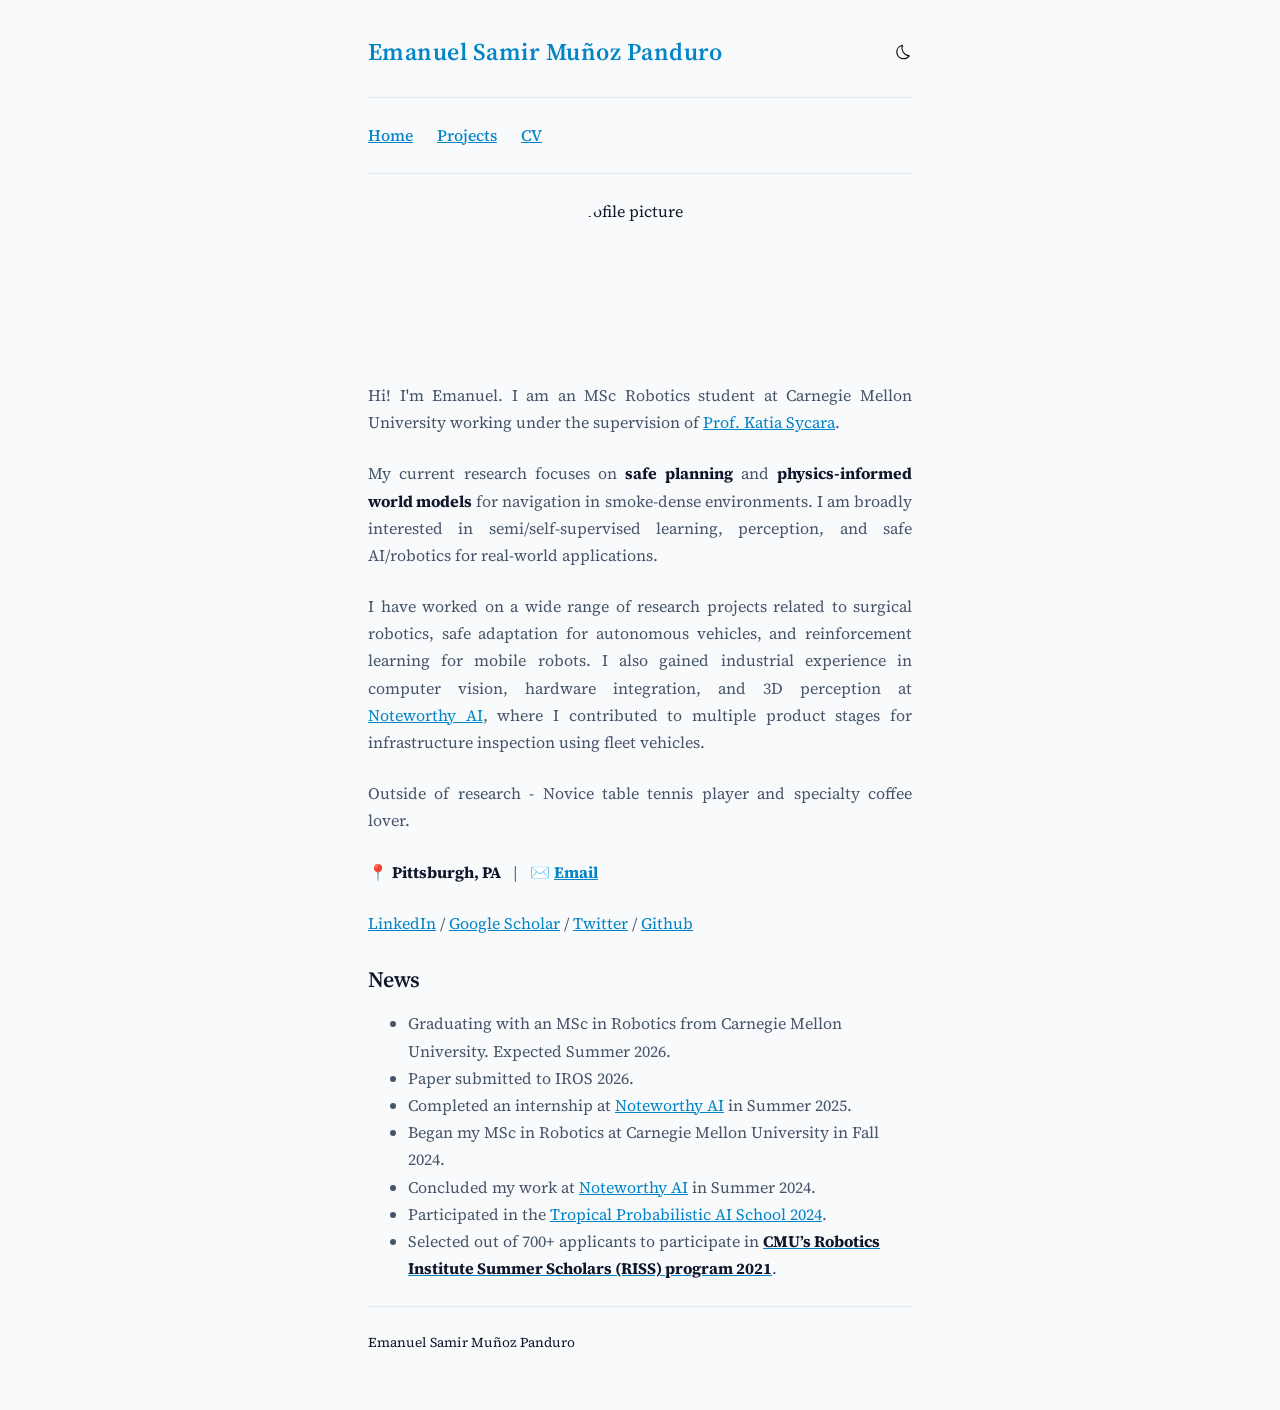
==== public/index.html @ c8713ef2 "updated data" ====
<!DOCTYPE html>
<html lang="en">
<head>
<meta charset="UTF-8" />
<meta http-equiv="X-UA-Compatible" content="IE=edge">
<meta name="viewport" content="width=device-width, initial-scale=1.0" />
<meta name="description" content="Emanuel Samir Muñoz Panduro - MSc Robotics student at Carnegie Mellon University specializing in safe planning, machine learning, and safe AI." />
<meta name="keywords" content="robotics, machine learning, computer vision, research" />
<link rel="canonical" href="https://emanuelsamir.com/" />

<title>Home | Emanuel Samir Muñoz Panduro</title>
<meta property="og:site_name" content="Emanuel Samir Muñoz Panduro"/>
<meta property="og:title" content="Home | Emanuel Samir Muñoz Panduro"/>
<meta property="og:type" content="website"/>
<meta property="og:url" content="https://emanuelsamir.com/"/>
<meta property="og:description" content="Emanuel Samir Muñoz Panduro - MSc Robotics student at Carnegie Mellon University specializing in safe planning, machine learning, and safe AI."/>

<meta name="twitter:card" content="summary_large_image"/>
<meta name="twitter:title" content="Home"/>
<meta name="twitter:description" content="Emanuel Samir Muñoz Panduro - MSc Robotics student at Carnegie Mellon University specializing in safe planning, machine learning, and safe AI."/>
<link rel="alternate" type="application/atom+xml" title="Emanuel Samir Muñoz Panduro" href="https://emanuelsamir.com/atom.xml">
    
    <link rel="preconnect" href="https://fonts.googleapis.com">
    <link rel="preconnect" href="https://fonts.gstatic.com" crossorigin>
    <link rel="preload" as="style" href="https://fonts.googleapis.com/css2?family=Source+Serif+4:opsz,wght@8..60,400;8..60,600&display=swap">
    <link href="https://fonts.googleapis.com/css2?family=Source+Serif+4:opsz,wght@8..60,400;8..60,600&display=swap" rel="stylesheet" media="print" onload="this.media='all'">
    <noscript><link href="https://fonts.googleapis.com/css2?family=Source+Serif+4:opsz,wght@8..60,400;8..60,600&display=swap" rel="stylesheet"></noscript>
    <style>
html{font-family:"Source Serif 4",Georgia,serif;font-size:1rem;line-height:1.7;margin:auto;max-width:70ch;padding:1.5rem 1em 3em}
img{max-width:100%}img:not([src$=".svg"]),article>div,blockquote,pre{border-radius:.4rem}img[src$="#pixelate"]{image-rendering:pixelated}
h1,h2,h3,h4,h5,h6{font-family:"Source Serif 4",Georgia,serif;font-weight:600;letter-spacing:-0.01em;margin:1.5rem 0 .75rem}
h1{font-size:1.75rem}h2{font-size:1.375rem}h3{font-size:1.125rem}
p{text-align:justify}p,ul,ol,article>footer,article>header{margin:0 0 1.5rem}
pre,blockquote{padding:1.5rem;margin:0 0 1.5rem}pre{overflow-x:auto;font-size:.875rem;line-height:1.5}pre code{background:0!important;padding:0;font-size:inherit}code{font-family:ui-monospace,SFMono-Regular,Menlo,Monaco,Consolas,monospace;font-size:.9em;padding:.15em .4em;border-radius:.25rem}blockquote>*:last-child{margin-bottom:0}
article>img,article>p>img,article>div{display:block;margin-bottom:1.5rem;width:100%}
.yt{aspect-ratio:16/9;width:100%;overflow:hidden}.yt iframe{width:100%;height:100%;border:0}
.s{font-size:.85rem}
.theme{display:inline-block;width:1.125rem;height:1.125rem;vertical-align:middle;margin-bottom:.15rem}.theme img,.theme svg{width:100%;height:100%}
html.light .theme img:first-child,html.light .theme svg:first-child,html.dark .theme img:last-child,html.dark .theme svg:last-child{display:none}
header strong{font-family:"Source Serif 4",Georgia,serif;font-weight:600;color:var(--accent);font-size:1.5rem;letter-spacing:0.02em;}.site-icon{width:2.25rem;height:2.25rem;vertical-align:middle;margin-right:1rem;color:var(--accent)}.header-brand{display:flex;align-items:center}.custom-icon{height:auto;max-height:3rem;width:auto;margin-right:1rem}body>footer{display:flex;justify-content:space-between;flex-wrap:wrap;gap:.5rem}
body>footer img,body>footer svg{width:1em;height:1em;vertical-align:-0.125em}
.tags{list-style:none;padding:0;margin:.75rem 0 0;display:flex;flex-wrap:wrap;gap:.5rem 1rem}.tags li{display:inline}
nav{display:flex;flex-wrap:wrap;gap:.5rem 1.5rem;margin-bottom:1.5rem}nav a{font-weight:500}nav img,nav svg{display:none}
.p{list-style:none;padding:0;margin:0 0 1.5rem}.p li{display:flex;gap:1.5rem;margin-bottom:.75rem;align-items:baseline}.p li:last-child{margin-bottom:0}.p time{opacity:.7;flex-shrink:0}
.profile-pic{width:10rem;height:10rem;border-radius:50%!important;object-fit:cover;display:block;margin:0 auto 1.5rem}
.projects .project{margin-bottom:1.5rem}.project header{display:flex;align-items:baseline;gap:.75rem;margin-bottom:.75rem}.project header h2{margin:0;font-size:1.375rem}.project-emoji{font-size:1.5rem}.project-image{max-width:200px;aspect-ratio:1;object-fit:cover;float:right;margin:0 0 1.5rem 1.5rem;border-radius:.4rem}.project p{margin-bottom:.75rem}.project .tags{margin:0}
.lb{position:fixed;inset:0;background:#000d;display:flex;align-items:center;justify-content:center;z-index:999;cursor:pointer}.lb img{max-width:95vw;max-height:95vh}
@media(max-width:30em){header .desc{display:none}}
    </style>

    
    
    
    
    
    
    
    
    
    
    
    
    
    
    
    <style>
    /* Light theme */
    html.light{background:#f8fafc;--tc:#f8fafc;--accent:#0284c7;--accent-hover:#0369a1;--code-bg:#f1f5f9;--border-color:#e2e8f0;color:#0f172a}
    html.light a{color:var(--accent);text-decoration:underline}
    html.light a:visited{color:var(--accent)}
    html.light a:hover{color:var(--accent-hover)}
    html.light header>div>span>a{text-decoration:none}html.light header>div>span>a:hover{text-decoration:underline}
    html.light p,html.light ul,html.light ol,html.light .desc{color:#475569}
    html.light h1,html.light h2,html.light h3,html.light h4,html.light h5,html.light h6{color:#0f172a}
    html.light strong{color:#0f172a}html.light header strong{color:var(--accent)}
    html.light blockquote{border-left:3px solid var(--accent);color:#555}
    html.light pre,html.light article>img,html.light article>p>img{background:#f1f5f9}
    html.light code{background:#f1f5f9;color:#0f172a}
    html.light hr{border-color:#e2e8f0}
    /* Light syntax highlighting */
    html.light .z-comment{color:#6a737d;font-style:italic}html.light .z-keyword{color:#d73a49}html.light .z-string{color:#22863a}html.light .z-number{color:#005cc5}html.light .z-function{color:#6f42c1}html.light .z-type{color:#005cc5}html.light .z-constant{color:#005cc5}html.light .z-variable{color:#e36209}html.light .z-attribute{color:#6f42c1}html.light .z-tag{color:#22863a}html.light .z-operator{color:#d73a49}html.light .z-punctuation{color:#24292e}html.light .z-builtin{color:#6f42c1}html.light .z-label{color:#005cc5}html.light .z-namespace{color:#e36209}
    /* Dark theme */
    html.dark{background:#0f172a;--tc:#0f172a;--accent:#38bdf8;--accent-hover:#7dd3fc;--code-bg:#1e293b;--border-color:#334155;color:#f8fafc}
    html.dark a{color:var(--accent);text-decoration:underline}
    html.dark a:visited{color:var(--accent)}
    html.dark a:hover{color:var(--accent-hover)}
    html.dark header>div>span>a{text-decoration:none}html.dark header>div>span>a:hover{text-decoration:underline}
    html.dark p,html.dark ul,html.dark ol,html.dark .desc{color:#94a3b8}
    html.dark h1,html.dark h2,html.dark h3,html.dark h4,html.dark h5,html.dark h6{color:#fff}
    html.dark strong{color:#fff}html.dark header strong{color:var(--accent)}
    html.dark blockquote{border-left:3px solid var(--accent);color:#94a3b8}
    html.dark img[src$=".svg"],html.dark nav svg,html.dark .theme svg,html.dark footer svg{filter:invert(1)}
    html.dark pre,html.dark article>img,html.dark article>p>img{background:#1e293b}
    html.dark code{background:#1e293b;color:#f8fafc}
    html.dark hr{border-color:#334155}
    /* Dark syntax highlighting */
    html.dark .z-comment{color:#8b949e;font-style:italic}html.dark .z-keyword{color:#ff7b72}html.dark .z-string{color:#a5d6ff}html.dark .z-number{color:#79c0ff}html.dark .z-function{color:#d2a8ff}html.dark .z-type{color:#79c0ff}html.dark .z-constant{color:#79c0ff}html.dark .z-variable{color:#ffa657}html.dark .z-attribute{color:#d2a8ff}html.dark .z-tag{color:#7ee787}html.dark .z-operator{color:#ff7b72}html.dark .z-punctuation{color:#c9d1d9}html.dark .z-builtin{color:#d2a8ff}html.dark .z-label{color:#79c0ff}html.dark .z-namespace{color:#ffa657}
    /* Shared styles */
    a.active{color:var(--accent)}
    a:focus-visible{outline:2px solid currentColor;outline-offset:2px;border-radius:2px}
    hr{border:0;border-top:1px solid;clear:both;margin:1.5rem 0}
    blockquote{border-left:3px solid var(--accent);padding-left:1.25rem;font-style:italic}
    .skip-link{position:absolute;top:-100%;left:0;padding:.5rem 1rem;background:var(--accent);color:#fff;z-index:1000}.skip-link:focus{top:0}
    </style>
    <meta name="theme-color" id="tc"><script>(function(){var m=matchMedia('(prefers-color-scheme:dark)'),t=localStorage.theme||(m.matches?'dark':'light'),h=document.documentElement,c=document.getElementById('tc');h.className=t;function u(){c.content=getComputedStyle(h).getPropertyValue('--tc')}u();window.T=function(){t=t==='dark'?'light':'dark';localStorage.theme=t;h.className=t;u()}})()</script>
    
</head>
<body>
    <a href="#main" class="skip-link">Skip to content</a>
    <svg xmlns="http://www.w3.org/2000/svg" style="display:none"><symbol id="light" viewBox="0 0 32 32"><rect x="15" y="2" width="2" height="5"/><rect x="21.6675" y="6.8536" width="4.958" height="1.9998" transform="translate(1.5191 19.3744) rotate(-45)"/><rect x="25" y="15" width="5" height="2"/><rect x="23.1466" y="21.6675" width="1.9998" height="4.958" transform="translate(-10.0018 24.1465) rotate(-45)"/><rect x="15" y="25" width="2" height="5"/><rect x="5.3745" y="23.1466" width="4.958" height="1.9998" transform="translate(-14.7739 12.6256) rotate(-45)"/><rect x="2" y="15" width="5" height="2"/><rect x="6.8536" y="5.3745" width="1.9998" height="4.958" transform="translate(-3.253 7.8535) rotate(-45)"/><path d="M16,12a4,4,0,1,1-4,4,4.0045,4.0045,0,0,1,4-4m0-2a6,6,0,1,0,6,6,6,6,0,0,0-6-6Z"/></symbol>
<symbol id="asleep" viewBox="0 0 32 32"><path d="M13.5025,5.4136A15.0755,15.0755,0,0,0,25.096,23.6082a11.1134,11.1134,0,0,1-7.9749,3.3893c-.1385,0-.2782.0051-.4178,0A11.0944,11.0944,0,0,1,13.5025,5.4136M14.98,3a1.0024,1.0024,0,0,0-.1746.0156A13.0959,13.0959,0,0,0,16.63,28.9973c.1641.006.3282,0,.4909,0a13.0724,13.0724,0,0,0,10.702-5.5556,1.0094,1.0094,0,0,0-.7833-1.5644A13.08,13.08,0,0,1,15.8892,4.38,1.0149,1.0149,0,0,0,14.98,3Z"/></symbol>
</svg>

    <header>
        <div style="display:flex;justify-content:space-between;align-items:center">
            <span class="header-brand"><a href="https://emanuelsamir.com"><strong>Emanuel Samir Muñoz Panduro</strong></a></span>
            <a href="#" onclick="T();return false" class="theme" aria-label="Toggle theme" title="Toggle theme">
<svg><use href="#light"/></svg>
<svg><use href="#asleep"/></svg></a>
        </div>
        <hr>
        <nav>
            <a href="https://emanuelsamir.com/" class="active">Home</a>
            <a href="https://emanuelsamir.com/projects/">Projects</a>
            <a href="https://emanuelsamir.com/data/Resume_EmanuelMunoz.pdf">CV</a>
            </nav>
    </header>
    <hr>
    <main id="main">
    

<img src="&#x2F;images&#x2F;pixeled_headshot.jpeg" alt="Profile picture" class="profile-pic">

<article><p>Hi! I'm Emanuel. I am an MSc Robotics student at Carnegie Mellon University working under the supervision of <a rel="external" href="https://www.ri.cmu.edu/ri-faculty/katia-sycara/">Prof. Katia Sycara</a>.</p>
<p>My current research focuses on <strong>safe planning</strong> and <strong>physics-informed world models</strong> for navigation in smoke-dense environments. I am broadly interested in semi/self-supervised learning, perception, and safe AI/robotics for real-world applications.</p>
<p>I have worked on a wide range of research projects related to surgical robotics, safe adaptation for autonomous vehicles, and reinforcement learning for mobile robots. I also gained industrial experience in computer vision, hardware integration, and 3D perception at <a rel="external" href="https://noteworthy.ai/">Noteworthy AI</a>, where I contributed to multiple product stages for infrastructure inspection using fleet vehicles.</p>
<p>Outside of research - Novice table tennis player and specialty coffee lover.</p>
<p>📍 <strong>Pittsburgh, PA</strong>   |   ✉️ <strong><a href="mailto:emunoz@andrew.cmu.edu">Email</a></strong></p>
<p><a rel="external" href="https://www.linkedin.com/in/EmanuelSamirMP/?locale=en_US">LinkedIn</a> / <a rel="external" href="https://scholar.google.com/citations?user=KjixlLsAAAAJ&amp;hl=es&amp;oi=ao">Google Scholar</a> / <a rel="external" href="https://twitter.com/emanuelsamirmp">Twitter</a> / <a rel="external" href="https://github.com/EmanuelSamir">Github</a></p>
<h2 id="news">News</h2>
<ul>
<li>Graduating with an MSc in Robotics from Carnegie Mellon University. Expected Summer 2026.</li>
<li>Paper submitted to IROS 2026.</li>
<li>Completed an internship at <a rel="external" href="https://noteworthy.ai/">Noteworthy AI</a> in Summer 2025.</li>
<li>Began my MSc in Robotics at Carnegie Mellon University in Fall 2024.</li>
<li>Concluded my work at <a rel="external" href="https://noteworthy.ai/">Noteworthy AI</a> in Summer 2024.</li>
<li>Participated in the <a rel="external" href="https://tropical.probabilistic.ai/l">Tropical Probabilistic AI School 2024</a>.</li>
<li>Selected out of 700+ applicants to participate in <a rel="external" href="https://riss.ri.cmu.edu/meet-the-2021-ri-summer-scholars/"><strong>CMU’s Robotics Institute Summer Scholars (RISS) program 2021</strong></a>.</li>
</ul>
</article>

</main>
    <hr>
    <footer class="s">
        <span>Emanuel Samir Muñoz Panduro</span>
        
    </footer>
    
    
    
    <script>document.querySelectorAll('article img[srcset]').forEach(i=>{if(i.closest('a'))return;i.style.cursor='pointer';i.onclick=()=>{let d=document.createElement('div'),s=i.srcset.split(',').pop().trim().split(' ')[0];d.className='lb';d.innerHTML='<img src="'+s+'">';document.body.style.overflow='hidden';d.onclick=()=>{d.remove();document.body.style.overflow=''};document.body.appendChild(d)}})</script>
    </body>
</html>
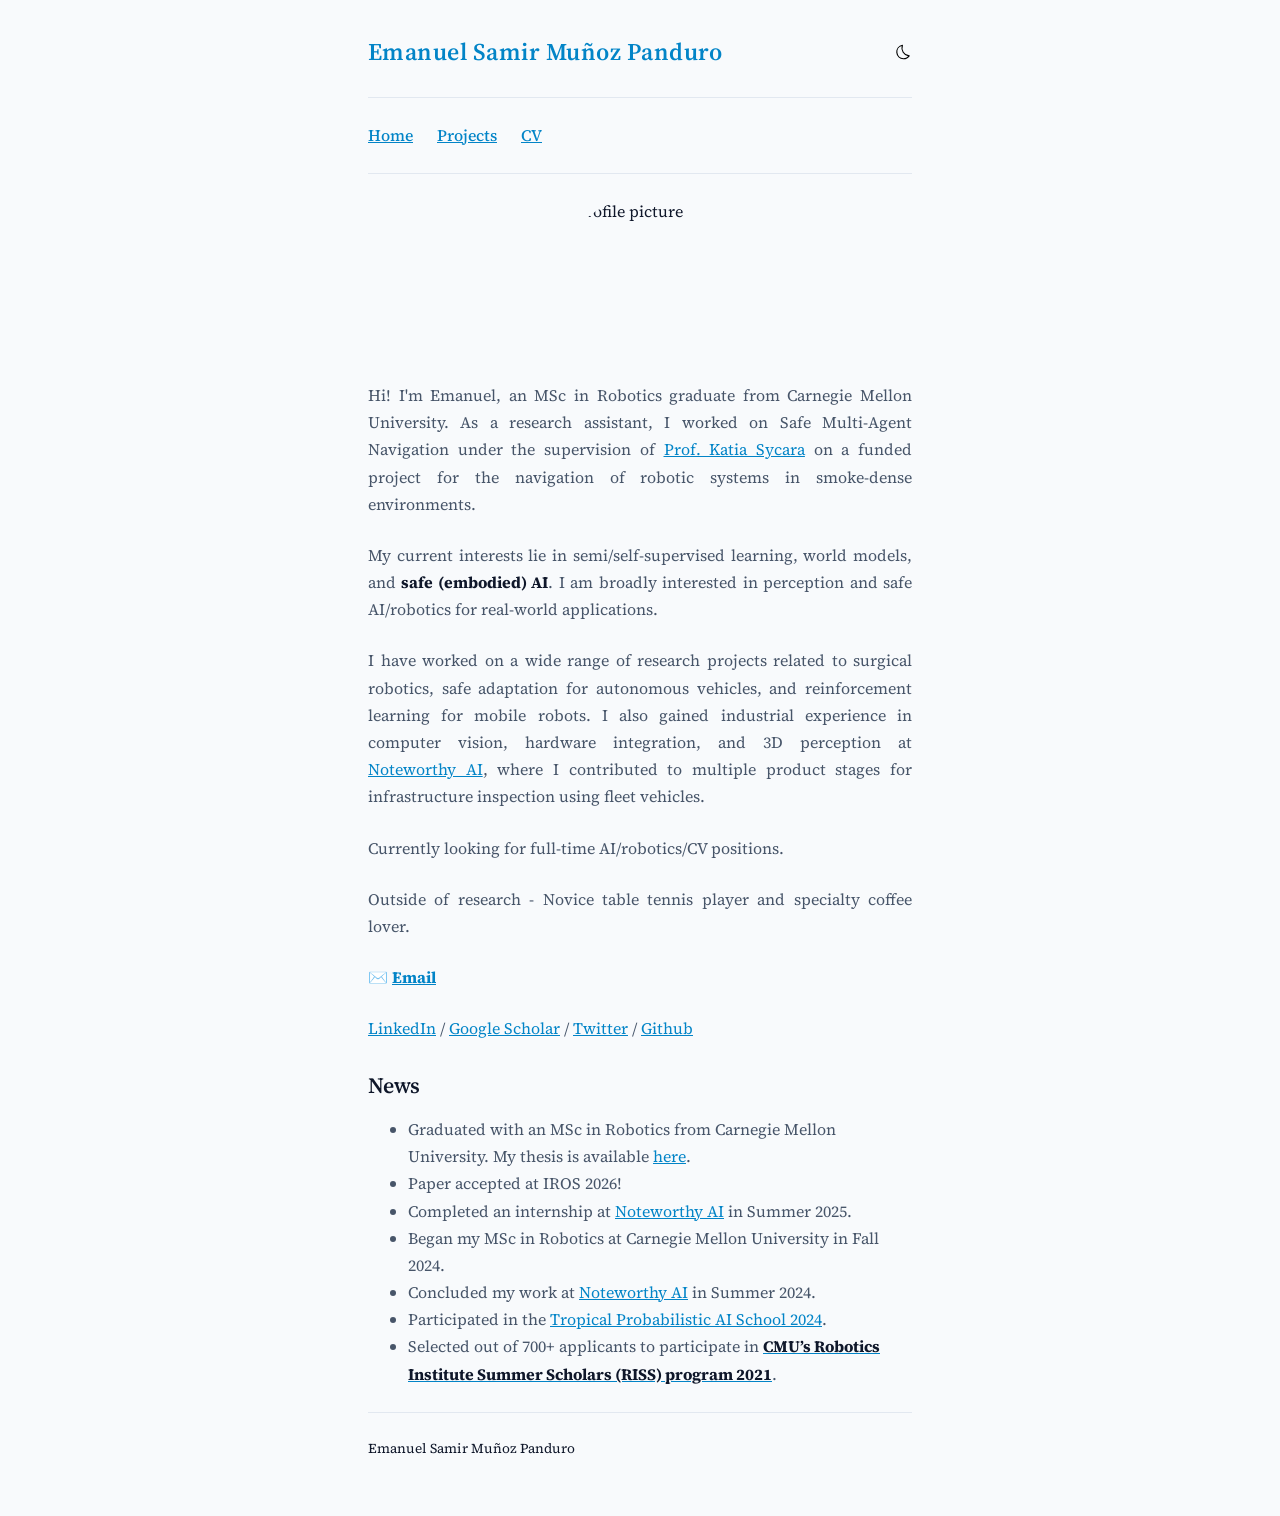
==== commit d8ffb76a: "Update status september" ====
--- a/public/index.html
+++ b/public/index.html
@@ -131,16 +131,17 @@
 
 <img src="&#x2F;images&#x2F;pixeled_headshot.jpeg" alt="Profile picture" class="profile-pic">
 
-<article><p>Hi! I'm Emanuel. I am an MSc Robotics student at Carnegie Mellon University working under the supervision of <a rel="external" href="https://www.ri.cmu.edu/ri-faculty/katia-sycara/">Prof. Katia Sycara</a>.</p>
-<p>My current research focuses on <strong>safe planning</strong> and <strong>physics-informed world models</strong> for navigation in smoke-dense environments. I am broadly interested in semi/self-supervised learning, perception, and safe AI/robotics for real-world applications.</p>
+<article><p>Hi! I'm Emanuel, an MSc in Robotics graduate from Carnegie Mellon University. As a research assistant, I worked on Safe Multi-Agent Navigation under the supervision of <a rel="external" href="https://www.ri.cmu.edu/ri-faculty/katia-sycara/">Prof. Katia Sycara</a> on a funded project for the navigation of robotic systems in smoke-dense environments.</p>
+<p>My current interests lie in semi/self-supervised learning, world models, and <strong>safe (embodied) AI</strong>. I am broadly interested in perception and safe AI/robotics for real-world applications.</p>
 <p>I have worked on a wide range of research projects related to surgical robotics, safe adaptation for autonomous vehicles, and reinforcement learning for mobile robots. I also gained industrial experience in computer vision, hardware integration, and 3D perception at <a rel="external" href="https://noteworthy.ai/">Noteworthy AI</a>, where I contributed to multiple product stages for infrastructure inspection using fleet vehicles.</p>
+<p>Currently looking for full-time AI/robotics/CV positions.</p>
 <p>Outside of research - Novice table tennis player and specialty coffee lover.</p>
-<p>📍 <strong>Pittsburgh, PA</strong>   |   ✉️ <strong><a href="mailto:emunoz@andrew.cmu.edu">Email</a></strong></p>
+<p>✉️ <strong><a href="mailto:emunoz@andrew.cmu.edu">Email</a></strong></p>
 <p><a rel="external" href="https://www.linkedin.com/in/EmanuelSamirMP/?locale=en_US">LinkedIn</a> / <a rel="external" href="https://scholar.google.com/citations?user=KjixlLsAAAAJ&amp;hl=es&amp;oi=ao">Google Scholar</a> / <a rel="external" href="https://twitter.com/emanuelsamirmp">Twitter</a> / <a rel="external" href="https://github.com/EmanuelSamir">Github</a></p>
 <h2 id="news">News</h2>
 <ul>
-<li>Graduating with an MSc in Robotics from Carnegie Mellon University. Expected Summer 2026.</li>
-<li>Paper submitted to IROS 2026.</li>
+<li>Graduated with an MSc in Robotics from Carnegie Mellon University. My thesis is available <a rel="external" href="https://publications.ri.cmu.edu/risk-aware-multi-agent-navigation-in-dynamic-smoke-environments">here</a>.</li>
+<li>Paper accepted at IROS 2026!</li>
 <li>Completed an internship at <a rel="external" href="https://noteworthy.ai/">Noteworthy AI</a> in Summer 2025.</li>
 <li>Began my MSc in Robotics at Carnegie Mellon University in Fall 2024.</li>
 <li>Concluded my work at <a rel="external" href="https://noteworthy.ai/">Noteworthy AI</a> in Summer 2024.</li>
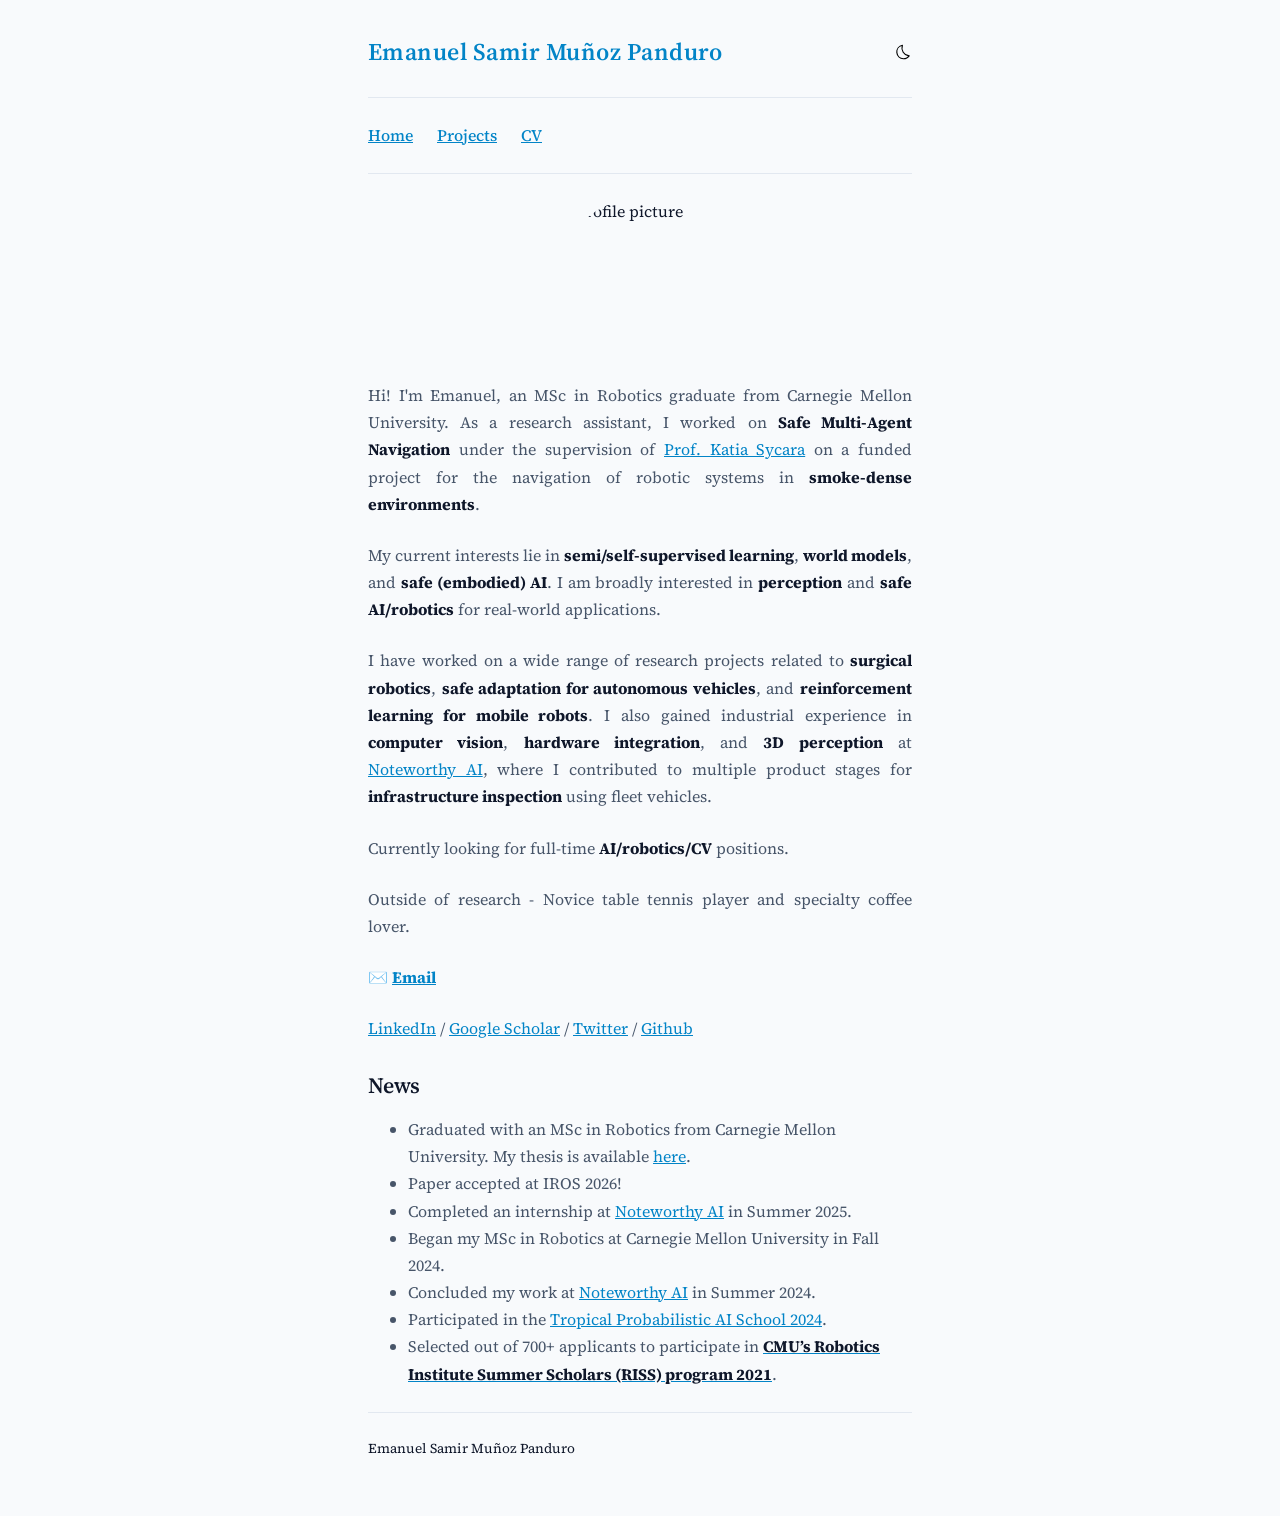
==== commit ba7b46fa: "small add" ====
--- a/public/index.html
+++ b/public/index.html
@@ -131,10 +131,10 @@
 
 <img src="&#x2F;images&#x2F;pixeled_headshot.jpeg" alt="Profile picture" class="profile-pic">
 
-<article><p>Hi! I'm Emanuel, an MSc in Robotics graduate from Carnegie Mellon University. As a research assistant, I worked on Safe Multi-Agent Navigation under the supervision of <a rel="external" href="https://www.ri.cmu.edu/ri-faculty/katia-sycara/">Prof. Katia Sycara</a> on a funded project for the navigation of robotic systems in smoke-dense environments.</p>
-<p>My current interests lie in semi/self-supervised learning, world models, and <strong>safe (embodied) AI</strong>. I am broadly interested in perception and safe AI/robotics for real-world applications.</p>
-<p>I have worked on a wide range of research projects related to surgical robotics, safe adaptation for autonomous vehicles, and reinforcement learning for mobile robots. I also gained industrial experience in computer vision, hardware integration, and 3D perception at <a rel="external" href="https://noteworthy.ai/">Noteworthy AI</a>, where I contributed to multiple product stages for infrastructure inspection using fleet vehicles.</p>
-<p>Currently looking for full-time AI/robotics/CV positions.</p>
+<article><p>Hi! I'm Emanuel, an MSc in Robotics graduate from Carnegie Mellon University. As a research assistant, I worked on <strong>Safe Multi-Agent Navigation</strong> under the supervision of <a rel="external" href="https://www.ri.cmu.edu/ri-faculty/katia-sycara/">Prof. Katia Sycara</a> on a funded project for the navigation of robotic systems in <strong>smoke-dense environments</strong>.</p>
+<p>My current interests lie in <strong>semi/self-supervised learning</strong>, <strong>world models</strong>, and <strong>safe (embodied) AI</strong>. I am broadly interested in <strong>perception</strong> and <strong>safe AI/robotics</strong> for real-world applications.</p>
+<p>I have worked on a wide range of research projects related to <strong>surgical robotics</strong>, <strong>safe adaptation for autonomous vehicles</strong>, and <strong>reinforcement learning for mobile robots</strong>. I also gained industrial experience in <strong>computer vision</strong>, <strong>hardware integration</strong>, and <strong>3D perception</strong> at <a rel="external" href="https://noteworthy.ai/">Noteworthy AI</a>, where I contributed to multiple product stages for <strong>infrastructure inspection</strong> using fleet vehicles.</p>
+<p>Currently looking for full-time <strong>AI/robotics/CV</strong> positions.</p>
 <p>Outside of research - Novice table tennis player and specialty coffee lover.</p>
 <p>✉️ <strong><a href="mailto:emunoz@andrew.cmu.edu">Email</a></strong></p>
 <p><a rel="external" href="https://www.linkedin.com/in/EmanuelSamirMP/?locale=en_US">LinkedIn</a> / <a rel="external" href="https://scholar.google.com/citations?user=KjixlLsAAAAJ&amp;hl=es&amp;oi=ao">Google Scholar</a> / <a rel="external" href="https://twitter.com/emanuelsamirmp">Twitter</a> / <a rel="external" href="https://github.com/EmanuelSamir">Github</a></p>
